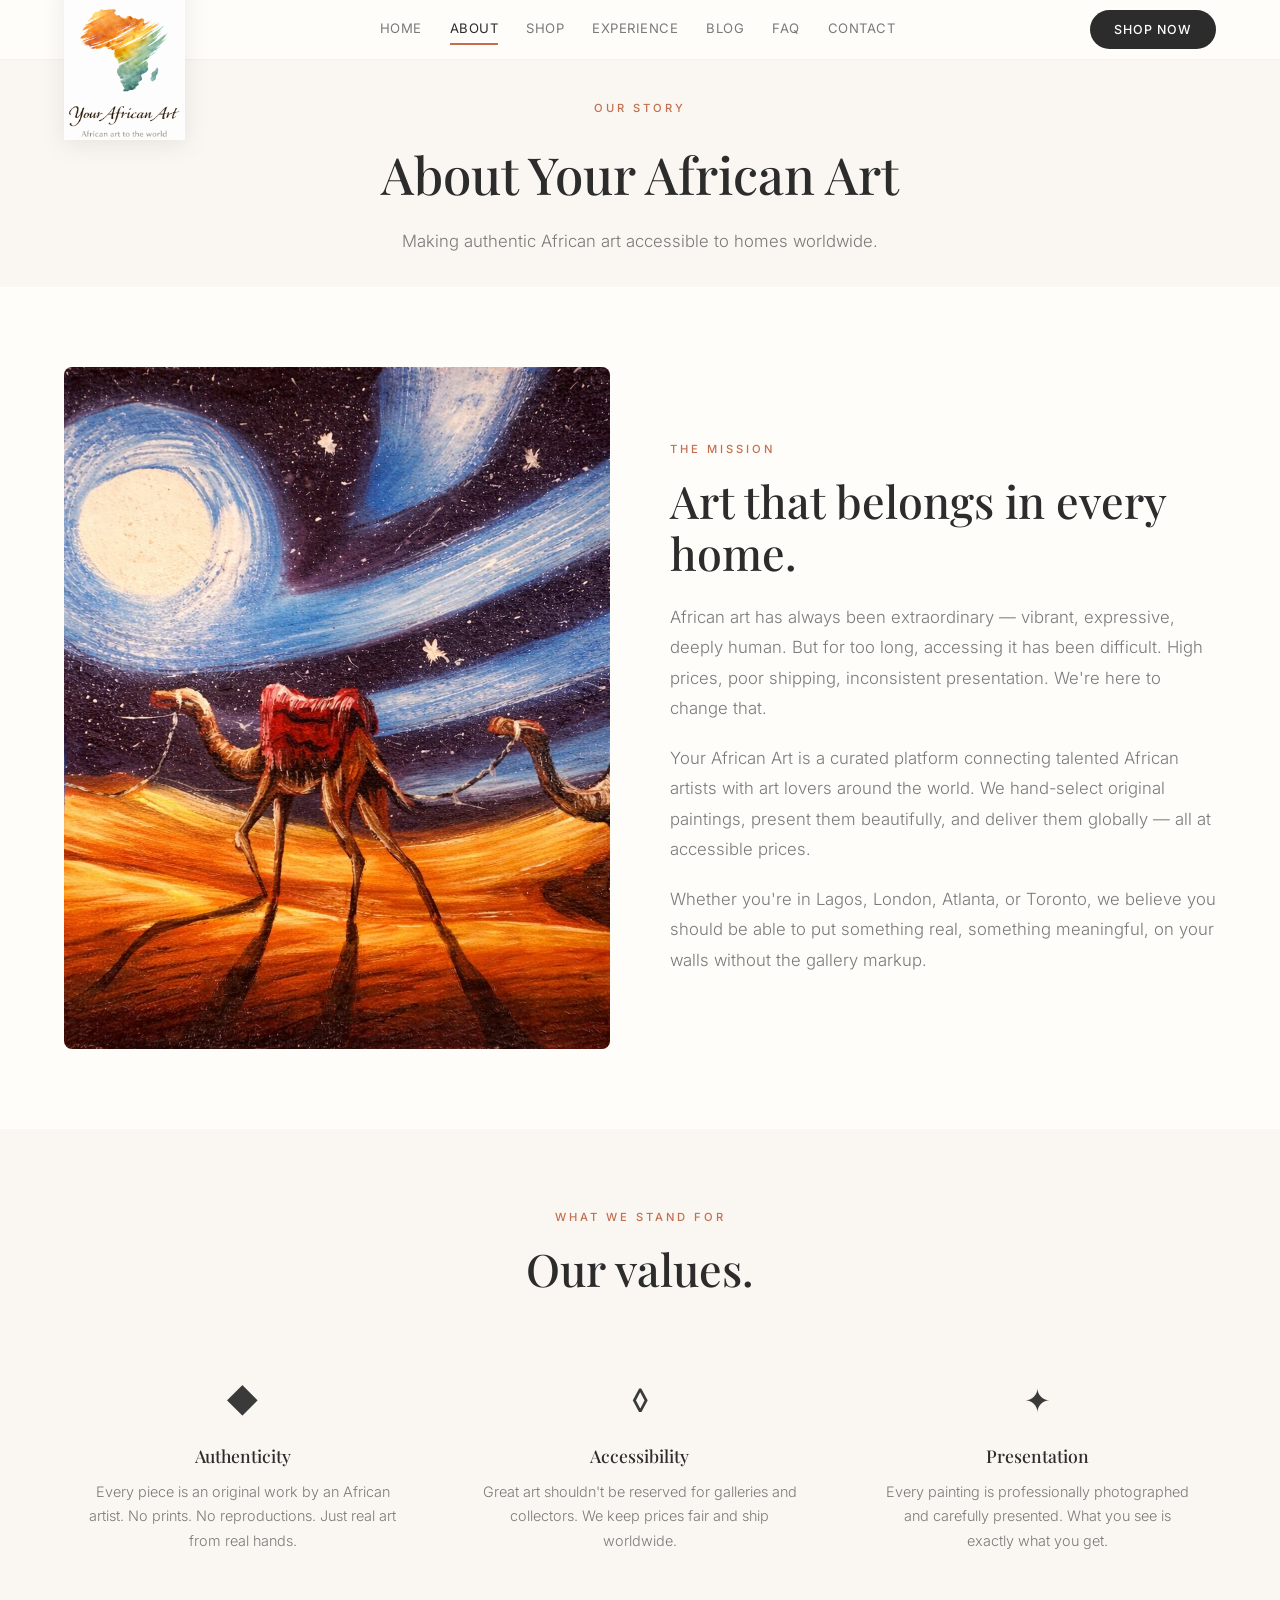
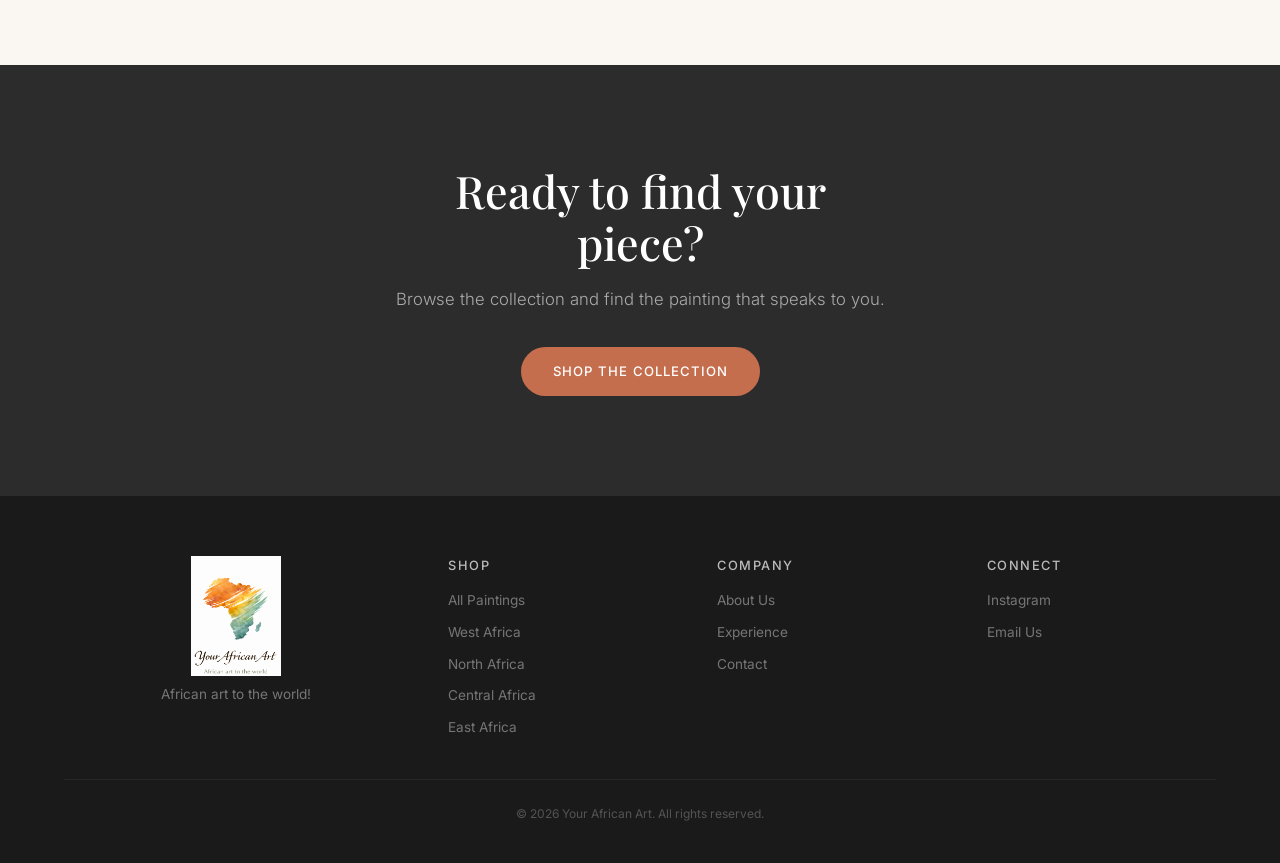
==== about.html @ d3eec7e1 "Add files via upload" ====
<!DOCTYPE html>
<html lang="en">
<head>
<meta charset="UTF-8">
<meta name="viewport" content="width=device-width, initial-scale=1.0">
<title>About | Your African Art</title>
<meta name="description" content="Learn about Your African Art — a curated platform making authentic African art accessible globally.">
<link rel="preconnect" href="https://fonts.googleapis.com">
<link rel="preconnect" href="https://fonts.gstatic.com" crossorigin>
<link href="https://fonts.googleapis.com/css2?family=Inter:wght@300;400;500;600&family=Playfair+Display:wght@400;500;600;700&display=swap" rel="stylesheet">
<link rel="stylesheet" href="style.css">
<link rel="shortcut icon" href="favicon.ico?v=3" type="image/x-icon">
<link rel="icon" type="image/png" href="[data-uri]">
<link rel="icon" type="image/png" sizes="32x32" href="favicon-32.png?v=3">
<link rel="icon" type="image/png" sizes="16x16" href="favicon-16.png?v=3">
<link rel="apple-touch-icon" sizes="180x180" href="apple-touch-icon.png?v=3">
<link rel="mask-icon" href="mask-icon.svg" color="#C46E4E">
<link rel="icon" type="image/png" sizes="192x192" href="favicon-192.png?v=3">
</head>
<body>

<!-- NAV -->
<nav id="mainNav">
  <div class="nav-inner">
    <a href="index.html" class="nav-logo-link"><img src="images/logo.png" alt="Your African Art" class="nav-logo"></a>
    <div class="nav-links">
      <a href="index.html">Home</a>
      <a href="about.html" class="active">About</a>
      <a href="shop.html">Shop</a>
      <a href="experience.html">Experience</a>
      <a href="blog.html">Blog</a>
      <a href="faq.html">FAQ</a>
      <a href="contact.html">Contact</a>
    </div>
    <a href="shop.html" class="nav-cta">Shop Now</a>
    <button class="hamburger" id="hamburger" aria-label="Menu">
      <span></span><span></span><span></span>
    </button>
  </div>
</nav>
<div class="mobile-menu" id="mobileMenu">
  <a href="index.html" onclick="closeMobile()">Home</a>
  <a href="about.html" class="active" onclick="closeMobile()">About</a>
  <a href="shop.html" onclick="closeMobile()">Shop</a>
  <a href="experience.html" onclick="closeMobile()">Experience</a>
  <a href="blog.html" onclick="closeMobile()">Blog</a>
  <a href="faq.html" onclick="closeMobile()">FAQ</a>
  <a href="contact.html" onclick="closeMobile()">Contact</a>
</div>

<!-- HEADER -->
<div class="page-header">
  <span class="section-tag">Our Story</span>
  <h1>About Your African Art</h1>
  <p>Making authentic African art accessible to homes worldwide.</p>
</div>

<!-- STORY -->
<section class="about-story">
  <div class="container">
    <div class="about-grid fade-up">
      <div class="about-img">
        <img src="images/hamid-kadiri-morocco-11.8x15.8.jpg" alt="African art collection" loading="lazy">
      </div>
      <div>
        <span class="section-tag">The Mission</span>
        <h2 class="section-title">Art that belongs in every home.</h2>
        <p class="section-text">African art has always been extraordinary — vibrant, expressive, deeply human. But for too long, accessing it has been difficult. High prices, poor shipping, inconsistent presentation. We're here to change that.</p>
        <p class="section-text" style="margin-top:20px">Your African Art is a curated platform connecting talented African artists with art lovers around the world. We hand-select original paintings, present them beautifully, and deliver them globally — all at accessible prices.</p>
        <p class="section-text" style="margin-top:20px">Whether you're in Lagos, London, Atlanta, or Toronto, we believe you should be able to put something real, something meaningful, on your walls without the gallery markup.</p>
      </div>
    </div>
  </div>
</section>

<!-- VALUES -->
<section class="about-values">
  <div class="container">
    <div style="text-align:center" class="fade-up">
      <span class="section-tag">What We Stand For</span>
      <h2 class="section-title">Our values.</h2>
    </div>
    <div class="values-grid fade-up">
      <div class="value-card">
        <div class="value-icon">&#9670;</div>
        <h3>Authenticity</h3>
        <p>Every piece is an original work by an African artist. No prints. No reproductions. Just real art from real hands.</p>
      </div>
      <div class="value-card">
        <div class="value-icon">&#9674;</div>
        <h3>Accessibility</h3>
        <p>Great art shouldn't be reserved for galleries and collectors. We keep prices fair and ship worldwide.</p>
      </div>
      <div class="value-card">
        <div class="value-icon">&#10022;</div>
        <h3>Presentation</h3>
        <p>Every painting is professionally photographed and carefully presented. What you see is exactly what you get.</p>
      </div>
    </div>
  </div>
</section>

<!-- CTA -->
<section class="email-section">
  <div class="container fade-up">
    <h2 class="section-title">Ready to find your piece?</h2>
    <p class="section-text" style="color:rgba(255,255,255,.6);margin:0 auto 32px;text-align:center">Browse the collection and find the painting that speaks to you.</p>
    <div style="text-align:center">
      <a href="shop.html" class="btn btn-terracotta">Shop the Collection</a>
    </div>
  </div>
</section>

<footer>
  <div class="container">
    <div class="footer-grid">
      <div class="footer-brand">
        <img src="images/logo.png" alt="Your African Art" class="footer-logo-img">
        <p>African art to the world!</p>
      </div>
      <div class="footer-col">
        <h4>Shop</h4>
        <a href="shop.html">All Paintings</a>
        <a href="shop.html#west-africa">West Africa</a>
        <a href="shop.html#north-africa">North Africa</a>
        <a href="shop.html#central-africa">Central Africa</a>
        <a href="shop.html#east-africa">East Africa</a>
      </div>
      <div class="footer-col">
        <h4>Company</h4>
        <a href="about.html">About Us</a>
        <a href="experience.html">Experience</a>
        <a href="contact.html">Contact</a>
      </div>
      <div class="footer-col">
        <h4>Connect</h4>
        <a href="https://instagram.com/yourafricanart" target="_blank">Instagram</a>
        <a href="mailto:hello@yourafricanart.com">Email Us</a>
      </div>
    </div>
    <div class="footer-divider"></div>
    <p class="footer-bottom">&copy; 2026 Your African Art. All rights reserved.</p>
  </div>
</footer>

<script src="shared.js"></script>
</body>
</html>
---- style.css ----
/* ===== RESET & VARS ===== */
*,*::before,*::after{margin:0;padding:0;box-sizing:border-box}
:root{
  --cream:#FAF7F2;--warm-white:#FFFDF9;
  --terracotta:#C46E4E;--terracotta-dark:#A85A3C;
  --brown:#5C3D2E;--brown-light:#8B6F5E;
  --gold-muted:#B8965A;--charcoal:#2C2C2C;
  --text:#3A3A3A;--text-light:#7A7A7A;
  --beige:#EDE8E0;--beige-dark:#D4CCC0;
}
html{scroll-behavior:smooth}
body{font-family:'Inter',sans-serif;color:var(--text);background:var(--warm-white);line-height:1.6;overflow-x:hidden;-webkit-font-smoothing:antialiased}
h1,h2,h3,h4{font-family:'Playfair Display',serif;font-weight:500}
.container{max-width:1200px;margin:0 auto;padding:0 24px}
img{max-width:100%;display:block}

/* ===== NAV ===== */
nav{position:fixed;top:0;left:0;right:0;z-index:100;background:rgba(255,253,249,.97);backdrop-filter:blur(20px);-webkit-backdrop-filter:blur(20px);border-bottom:1px solid rgba(0,0,0,.05);transition:transform .3s;height:60px;overflow:visible}
nav.hidden{transform:translateY(-100%)}
.nav-inner{max-width:1200px;margin:0 auto;padding:0 24px;display:flex;align-items:center;gap:40px;height:100%}
.nav-logo-link{flex-shrink:0;position:relative;z-index:101;pointer-events:auto}
.nav-logo{height:160px;position:relative;top:30px;filter:drop-shadow(0 4px 12px rgba(0,0,0,.08))}
.nav-links{display:flex;gap:28px;align-items:center;flex:1;justify-content:center}
.nav-links a{text-decoration:none;color:var(--text-light);font-size:.82rem;font-weight:400;letter-spacing:.5px;text-transform:uppercase;transition:color .2s;padding:4px 0;border-bottom:2px solid transparent}
.nav-links a:hover,.nav-links a.active{color:var(--charcoal);border-bottom-color:var(--terracotta)}
.nav-cta{flex-shrink:0;background:var(--charcoal);color:#fff;padding:10px 24px;border-radius:100px;font-size:.78rem;letter-spacing:1px;text-transform:uppercase;text-decoration:none;transition:.3s;font-family:'Inter',sans-serif;font-weight:500}
.nav-cta:hover{background:var(--terracotta)}
.hamburger{display:none;background:none;border:none;cursor:pointer;width:28px;height:20px;position:relative}
.hamburger span{display:block;width:100%;height:2px;background:var(--charcoal);position:absolute;left:0;transition:.3s}
.hamburger span:nth-child(1){top:0}
.hamburger span:nth-child(2){top:9px}
.hamburger span:nth-child(3){top:18px}
.hamburger.active span:nth-child(1){top:9px;transform:rotate(45deg)}
.hamburger.active span:nth-child(2){opacity:0}
.hamburger.active span:nth-child(3){top:9px;transform:rotate(-45deg)}
.mobile-menu{display:none;position:fixed;top:60px;left:0;right:0;bottom:0;background:rgba(255,253,249,.98);backdrop-filter:blur(20px);z-index:99;flex-direction:column;align-items:center;justify-content:center;gap:32px}
.mobile-menu.active{display:flex}
.mobile-menu a{text-decoration:none;color:var(--charcoal);font-size:1.1rem;letter-spacing:2px;text-transform:uppercase}
.mobile-menu a.active{color:var(--terracotta)}

/* ===== BUTTONS ===== */
.btn{display:inline-flex;align-items:center;gap:8px;padding:14px 32px;border-radius:100px;font-size:.82rem;font-weight:500;letter-spacing:1px;text-transform:uppercase;text-decoration:none;cursor:pointer;transition:.3s;border:none;font-family:'Inter',sans-serif}
.btn-primary{background:var(--charcoal);color:#fff}
.btn-primary:hover{background:var(--terracotta);transform:translateY(-2px)}
.btn-outline{background:transparent;color:var(--charcoal);border:1.5px solid var(--charcoal)}
.btn-outline:hover{background:var(--charcoal);color:#fff}
.btn-outline-light{background:transparent;color:#fff;border:1.5px solid rgba(255,255,255,.3)}
.btn-outline-light:hover{background:rgba(255,255,255,.1);border-color:rgba(255,255,255,.5)}
.btn-terracotta{background:var(--terracotta);color:#fff}
.btn-terracotta:hover{background:var(--terracotta-dark);transform:translateY(-2px)}
.btn-small{padding:10px 20px;font-size:.75rem}

/* ===== SECTION HELPERS ===== */
.section-tag{font-size:.7rem;letter-spacing:3px;text-transform:uppercase;color:var(--terracotta);margin-bottom:16px;font-weight:500;display:block}
.section-title{font-size:clamp(2rem,3.5vw,3rem);color:var(--charcoal);line-height:1.15;margin-bottom:24px}
.section-text{font-size:1.05rem;color:var(--text-light);line-height:1.8;max-width:600px;font-weight:300}
.section-header{display:flex;align-items:flex-end;justify-content:space-between;margin-bottom:48px;flex-wrap:wrap;gap:16px}
.section-header .section-title{margin-bottom:0}
.section-link{color:var(--terracotta);text-decoration:none;font-size:.85rem;font-weight:500;letter-spacing:.5px;transition:color .2s}
.section-link:hover{color:var(--terracotta-dark)}

/* ===== HERO ===== */
.hero{min-height:100vh;display:flex;align-items:center;background:var(--cream);padding-top:80px;position:relative;overflow:hidden}
.hero-content{display:grid;grid-template-columns:1fr 1fr;gap:60px;align-items:center;width:100%;max-width:1200px;margin:0 auto;padding:0 24px}
.hero-text{z-index:2}
.hero-tag{display:inline-block;font-size:.75rem;letter-spacing:3px;text-transform:uppercase;color:var(--terracotta);margin-bottom:24px;font-weight:500}
.hero-title{font-size:clamp(2.8rem,5vw,4.5rem);line-height:1.08;color:var(--charcoal);margin-bottom:24px}
.hero-sub{font-size:1.1rem;color:var(--text-light);line-height:1.7;max-width:440px;margin-bottom:40px;font-weight:300}
.hero-actions{display:flex;gap:16px;flex-wrap:wrap}
.hero-image{position:relative;display:flex;align-items:center;justify-content:center}
.hero-frame{position:relative;max-width:420px;width:100%;height:520px;display:flex;align-items:center;justify-content:center;overflow:visible}
.hero-frame img{max-width:100%;max-height:100%;width:auto;height:auto;object-fit:contain;transition:opacity .4s ease;padding:14px;background:#fff;box-shadow:0 20px 60px rgba(0,0,0,.12)}
.scroll-hint{position:absolute;bottom:32px;left:50%;transform:translateX(-50%);display:flex;flex-direction:column;align-items:center;gap:6px}
.scroll-hint span{font-size:.6rem;letter-spacing:3px;text-transform:uppercase;color:var(--text-light);opacity:.4}
.scroll-line{width:1px;height:32px;background:var(--text-light);opacity:.3;animation:pulse 2s infinite}
@keyframes pulse{0%,100%{opacity:.15;transform:scaleY(.5)}50%{opacity:.5;transform:scaleY(1)}}

/* ===== PRODUCT GRID ===== */
.product-grid{display:grid;grid-template-columns:repeat(auto-fill,minmax(260px,1fr));gap:24px}
.product-card{text-decoration:none;color:inherit;display:block;transition:transform .3s}
.product-card:hover{transform:translateY(-4px)}
.product-img{overflow:hidden;border-radius:6px;background:var(--beige)}
.product-img img{width:100%;height:auto;object-fit:contain;transition:transform .5s}
.product-card:hover .product-img img{transform:scale(1.04)}
.product-info{padding:14px 4px 0}
.product-info h3{font-size:1rem;font-weight:500;margin-bottom:2px;font-family:'Playfair Display',serif}
.product-origin{font-size:.75rem;color:var(--text-light);letter-spacing:1px;text-transform:uppercase}
.product-price{font-size:1rem;font-weight:600;color:var(--charcoal);margin-top:6px;font-family:'Inter',sans-serif}

/* ===== FEATURED ===== */
.featured{padding:100px 0;background:var(--warm-white)}

/* ===== HOW SECTION ===== */
.how-section{padding:100px 0;background:var(--cream)}
.steps-grid{display:grid;grid-template-columns:repeat(3,1fr);gap:48px;margin-top:48px}
.step{text-align:center;padding:32px 20px}
.step-num{display:inline-flex;align-items:center;justify-content:center;width:52px;height:52px;border-radius:50%;background:var(--warm-white);border:1.5px solid var(--beige-dark);font-family:'Playfair Display',serif;font-size:1.2rem;color:var(--terracotta);margin-bottom:20px}
.step h3{font-size:1.2rem;color:var(--charcoal);margin-bottom:10px}
.step p{font-size:.9rem;color:var(--text-light);line-height:1.7;font-weight:300}

/* ===== EXPERIENCE TEASER ===== */
.experience-teaser{padding:100px 0;background:var(--warm-white)}
.teaser-grid{display:grid;grid-template-columns:1.2fr 1fr;gap:60px;align-items:center}
.teaser-room{position:relative;border-radius:8px;overflow:hidden;box-shadow:0 20px 60px rgba(0,0,0,.15)}
.teaser-room-photo{width:100%;display:block}
.teaser-frame{position:absolute;top:3%;left:34%;width:32%;z-index:2;box-shadow:0 4px 20px rgba(0,0,0,.4)}
.teaser-frame::before{content:'';position:absolute;inset:-6px;border:3px solid #8B7355;box-shadow:inset 0 0 0 1px rgba(255,255,255,.15),inset 0 0 0 4px #6B5A3E,inset 0 0 0 5px rgba(255,255,255,.1),0 0 0 1px rgba(0,0,0,.3);pointer-events:none;z-index:3}
.teaser-frame img{width:100%;height:auto;object-fit:contain;display:block}

/* ===== EMAIL ===== */
.email-section{background:var(--charcoal);text-align:center;padding:100px 0}
.email-section .section-title{color:#fff;max-width:500px;margin:0 auto 16px}
.email-section .section-text{color:rgba(255,255,255,.6);margin:0 auto 40px;text-align:center}
.email-form{display:flex;gap:12px;max-width:480px;margin:0 auto}
.email-form input{flex:1;padding:16px 24px;background:rgba(255,255,255,.08);border:1px solid rgba(255,255,255,.15);border-radius:100px;color:#fff;font-size:.9rem;font-family:'Inter',sans-serif;outline:none;transition:.3s}
.email-form input::placeholder{color:rgba(255,255,255,.35)}
.email-form input:focus{border-color:var(--terracotta)}
.email-form button{padding:16px 32px;background:var(--terracotta);color:#fff;border:none;border-radius:100px;font-size:.8rem;letter-spacing:1.5px;text-transform:uppercase;cursor:pointer;font-family:'Inter',sans-serif;font-weight:500;transition:.3s;white-space:nowrap}
.email-form button:hover{background:var(--terracotta-dark);transform:translateY(-2px)}
.email-success{display:none;color:var(--gold-muted);font-size:.95rem;margin-top:16px}
.email-success.show{display:block}

/* ===== FOOTER ===== */
footer{background:#1a1a1a;padding:60px 0 40px}
.footer-grid{display:grid;grid-template-columns:1.5fr 1fr 1fr 1fr;gap:40px}
.footer-brand{text-align:center}
.footer-brand p{color:rgba(255,255,255,.4);font-size:.85rem;margin-top:8px}
.footer-logo-img{height:120px;margin:0 auto}
.footer-col{display:flex;flex-direction:column;gap:10px}
.footer-col h4{color:rgba(255,255,255,.7);font-size:.8rem;letter-spacing:1.5px;text-transform:uppercase;margin-bottom:4px;font-family:'Inter',sans-serif;font-weight:500}
.footer-col a{color:rgba(255,255,255,.4);text-decoration:none;font-size:.85rem;transition:color .2s}
.footer-col a:hover{color:#fff}
.footer-divider{width:100%;height:1px;background:rgba(255,255,255,.06);margin:40px 0 24px}
.footer-bottom{text-align:center;color:rgba(255,255,255,.25);font-size:.75rem}

/* ===== ANIMATIONS ===== */
.fade-up{opacity:0;transform:translateY(30px);transition:opacity .8s,transform .8s}
.fade-up.visible{opacity:1;transform:translateY(0)}

/* ===== PAGE HEADERS (for inner pages) ===== */
.page-header{padding:100px 0 32px;background:var(--cream);text-align:center}
.page-header h1{font-size:clamp(2.4rem,4vw,3.5rem);color:var(--charcoal);margin-bottom:12px}
.page-header p{color:var(--text-light);font-size:1.05rem;font-weight:300;max-width:500px;margin:0 auto}

/* ===== SHOP PAGE ===== */
.shop-filters{padding:14px 0;background:var(--warm-white);position:sticky;top:60px;z-index:50;border-bottom:1px solid rgba(0,0,0,.08);box-shadow:0 2px 8px rgba(0,0,0,.04)}
.filter-row{display:flex;gap:8px;flex-wrap:wrap;justify-content:center;padding-left:120px}
.filter-btn{padding:8px 20px;border-radius:100px;background:transparent;border:1px solid var(--beige-dark);color:var(--text-light);font-size:.75rem;letter-spacing:1px;text-transform:uppercase;cursor:pointer;font-family:'Inter',sans-serif;transition:.3s}
.filter-btn:hover,.filter-btn.active{background:var(--charcoal);color:#fff;border-color:var(--charcoal)}
.shop-grid{padding:48px 0 100px;background:var(--warm-white)}
.shop-product-grid{display:grid;grid-template-columns:repeat(auto-fill,minmax(280px,1fr));gap:32px}

/* Shop card with buy button */
.shop-card{background:#fff;border-radius:8px;overflow:hidden;transition:transform .3s,box-shadow .3s;border:1px solid rgba(0,0,0,.04)}
.shop-card:hover{transform:translateY(-4px);box-shadow:0 12px 40px rgba(0,0,0,.08)}
.shop-card-img{overflow:hidden}
.shop-card-img img{width:100%;height:auto;object-fit:contain;transition:transform .5s}
.shop-card:hover .shop-card-img img{transform:scale(1.03)}
.shop-card-body{padding:20px}
.shop-card-body h3{font-size:1.05rem;margin-bottom:2px}
.shop-card-origin{font-size:.72rem;color:var(--text-light);letter-spacing:1px;text-transform:uppercase}
.shop-card-medium{font-size:.68rem;color:var(--text-light);letter-spacing:.5px;font-style:italic;margin-top:2px}
.shop-card-row{display:flex;align-items:center;justify-content:space-between;margin-top:14px}
.shop-card-price{font-size:1.15rem;font-weight:600;color:var(--charcoal);font-family:'Inter',sans-serif}
.buy-btn{padding:10px 22px;background:var(--terracotta);color:#fff;border:none;border-radius:100px;font-size:.72rem;letter-spacing:1px;text-transform:uppercase;cursor:pointer;font-family:'Inter',sans-serif;font-weight:500;transition:.3s;animation:shopPulse 2s ease-in-out infinite}
.buy-btn:hover{background:var(--terracotta-dark);transform:translateY(-1px);animation:none}
@keyframes shopPulse{0%,100%{box-shadow:0 0 0 0 rgba(196,110,78,.45);transform:scale(1)}50%{box-shadow:0 0 0 8px rgba(196,110,78,0);transform:scale(1.06)}}

/* ===== EXPERIENCE PAGE ===== */
.experience-hero{min-height:auto;display:flex;flex-direction:column;justify-content:center;align-items:center;background:var(--cream);padding:100px 24px 40px;position:relative}
.experience-hero::before{content:'';position:absolute;inset:0;background:radial-gradient(ellipse at 50% 30%,rgba(196,110,78,.04),transparent 70%);pointer-events:none}
.experience-hero h1{color:var(--charcoal);text-align:center;margin-bottom:6px;font-size:clamp(1.6rem,3vw,2.4rem)}
.experience-hero>p{color:var(--text-light);text-align:center;font-size:.9rem;font-weight:300;margin-bottom:20px}
.country-tabs{display:flex;justify-content:center;gap:6px;flex-wrap:wrap;margin-bottom:20px}
.country-tab{padding:7px 16px;border-radius:100px;background:var(--beige);color:var(--text-light);border:1px solid var(--beige-dark);cursor:pointer;font-size:.65rem;letter-spacing:1.2px;text-transform:uppercase;font-family:'Inter',sans-serif;transition:.3s}
.country-tab:hover{background:var(--beige-dark);color:var(--charcoal)}
.country-tab.active{background:var(--terracotta);color:#fff;border-color:var(--terracotta)}

/* Room stage with photo backgrounds */
.room-stage{width:100%;max-width:560px;position:relative}
.room-box{position:relative;width:100%;border-radius:8px;overflow:hidden;box-shadow:0 20px 60px rgba(0,0,0,.15)}

/* Room photo fills the box */
.room-photo{width:100%;display:block;transition:opacity .4s}

/* Painting overlay — positioned absolutely over the frame area in each photo */
.painting-overlay{position:absolute;z-index:5;overflow:visible;transition:top .5s,left .5s,width .5s,height .5s;box-shadow:0 6px 24px rgba(0,0,0,.4),0 2px 8px rgba(0,0,0,.2)}
.painting-overlay::before{content:'';position:absolute;inset:-8px;border:3px solid #8B7355;border-radius:2px;box-shadow:inset 0 0 0 1px rgba(255,255,255,.15),inset 0 0 0 4px #6B5A3E,inset 0 0 0 5px rgba(255,255,255,.1),0 0 0 1px rgba(0,0,0,.3);pointer-events:none;z-index:6}
.painting-overlay::after{content:'';position:absolute;inset:-3px;border:1px solid rgba(184,150,90,.4);pointer-events:none;z-index:7}
.painting-overlay .painting-img{width:100%;height:100%;object-fit:contain;display:block;transition:opacity .35s;position:relative;z-index:1}
.painting-overlay .painting-img.fading{opacity:0}
.painting-overlay.coming-soon{display:flex;align-items:center;justify-content:center;background:rgba(0,0,0,.3);backdrop-filter:blur(4px)}

/* Room label pill */
.room-pill{position:absolute;top:10px;left:10px;z-index:10;background:rgba(0,0,0,.4);backdrop-filter:blur(10px);color:#fff;padding:5px 12px;border-radius:100px;font-size:.58rem;letter-spacing:1.5px;text-transform:uppercase;display:flex;align-items:center;gap:6px}
.room-pill-dot{width:5px;height:5px;border-radius:50%;background:var(--terracotta)}

/* Navigation arrows */
.arrow{position:absolute;top:50%;transform:translateY(-50%);z-index:10;width:36px;height:36px;border-radius:50%;background:rgba(0,0,0,.3);backdrop-filter:blur(8px);border:1px solid rgba(255,255,255,.12);color:#fff;font-size:1rem;cursor:pointer;display:flex;align-items:center;justify-content:center;transition:.3s}
.arrow:hover{background:rgba(255,255,255,.2);transform:translateY(-50%) scale(1.1)}
.arrow-l{left:10px}.arrow-r{right:10px}

/* Info bar below the room */
.room-info-bar{padding:12px 0 0}
.painting-info-row{display:flex;align-items:center;justify-content:space-between;margin-bottom:10px}
.painting-name{color:var(--charcoal);font-family:'Playfair Display',serif;font-size:.95rem}
.painting-country-label{color:var(--text-light);font-size:.62rem;letter-spacing:1.5px;text-transform:uppercase;margin-top:2px}
.painting-counter{color:var(--brown-light);font-size:.68rem;letter-spacing:1.5px}

/* Room buy button — top-right pill matching room-pill */
.room-buy-btn{position:absolute;top:10px;right:10px;z-index:10;background:rgba(34,120,60,.85);backdrop-filter:blur(10px);color:#fff;padding:6px 14px;border-radius:100px;font-size:.6rem;letter-spacing:1.2px;text-transform:uppercase;cursor:pointer;font-family:'Inter',sans-serif;font-weight:500;transition:.3s;border:none;animation:buyPulse 2s ease-in-out infinite}
.room-buy-btn:hover{background:rgba(34,120,60,1);transform:scale(1.05);animation:none}
@keyframes buyPulse{0%,100%{box-shadow:0 0 0 0 rgba(34,120,60,.5);transform:scale(1)}50%{box-shadow:0 0 0 10px rgba(34,120,60,0);transform:scale(1.06)}}

/* ===== ABOUT PAGE ===== */
.about-story{padding:80px 0;background:var(--warm-white)}
.about-grid{display:grid;grid-template-columns:1fr 1fr;gap:60px;align-items:center}
.about-img{border-radius:8px;overflow:hidden;aspect-ratio:4/5}
.about-img img{width:100%;height:100%;object-fit:cover}
.about-values{padding:80px 0;background:var(--cream)}
.values-grid{display:grid;grid-template-columns:repeat(3,1fr);gap:40px;margin-top:48px}
.value-card{text-align:center;padding:32px 20px}
.value-icon{font-size:2rem;margin-bottom:16px}
.value-card h3{font-size:1.1rem;margin-bottom:10px;color:var(--charcoal)}
.value-card p{font-size:.9rem;color:var(--text-light);line-height:1.7;font-weight:300}

/* ===== CONTACT PAGE ===== */
.contact-section{padding:80px 0;background:var(--warm-white)}
.contact-grid{display:grid;grid-template-columns:1fr 1fr;gap:60px;max-width:900px;margin:0 auto}
.contact-info h3{font-size:1.3rem;margin-bottom:20px;color:var(--charcoal)}
.contact-info p{color:var(--text-light);font-size:.95rem;line-height:1.8;margin-bottom:24px;font-weight:300}
.contact-detail{display:flex;align-items:center;gap:12px;margin-bottom:16px;color:var(--text);font-size:.9rem}
.contact-detail svg{flex-shrink:0;color:var(--terracotta)}
.contact-form{display:flex;flex-direction:column;gap:16px}
.contact-form input,.contact-form textarea{padding:14px 20px;border:1px solid var(--beige-dark);border-radius:8px;font-size:.9rem;font-family:'Inter',sans-serif;color:var(--text);background:var(--warm-white);outline:none;transition:border-color .3s;resize:vertical}
.contact-form input:focus,.contact-form textarea:focus{border-color:var(--terracotta)}
.contact-form textarea{min-height:140px}

/* ===== BLOG PAGE (Instagram Feed) ===== */
.blog-feed-section{padding:60px 0 100px;background:var(--warm-white)}
.ig-profile{margin-bottom:48px}
.ig-profile-inner{display:flex;align-items:center;gap:28px;padding:32px;background:#fff;border-radius:12px;border:1px solid rgba(0,0,0,.05);box-shadow:0 2px 12px rgba(0,0,0,.04)}
.ig-avatar{width:80px;height:80px;border-radius:50%;overflow:hidden;flex-shrink:0;border:2px solid var(--terracotta);padding:3px;background:#fff}
.ig-avatar img{width:100%;height:100%;object-fit:contain;border-radius:50%}
.ig-profile-info h2{font-size:1.2rem;color:var(--charcoal);margin-bottom:6px;font-family:'Inter',sans-serif;font-weight:600}
.ig-profile-info p{font-size:.88rem;color:var(--text-light);line-height:1.6;margin-bottom:14px;font-weight:300}
.ig-follow-btn{display:inline-flex;align-items:center;gap:8px}
.ig-grid{display:grid;grid-template-columns:repeat(3,1fr);gap:4px;margin-bottom:48px}
.ig-post{text-decoration:none;color:inherit;display:block;overflow:hidden}
.ig-post-img{position:relative;aspect-ratio:1;overflow:hidden}
.ig-post-img img{width:100%;height:100%;object-fit:cover;transition:transform .4s}
.ig-post:hover .ig-post-img img{transform:scale(1.05)}
.ig-post-overlay{position:absolute;inset:0;background:rgba(0,0,0,.4);display:flex;align-items:center;justify-content:center;opacity:0;transition:opacity .3s}
.ig-post:hover .ig-post-overlay{opacity:1}
.ig-post-likes{color:#fff;font-size:.85rem;display:flex;align-items:center;gap:6px;font-weight:500}
.ig-post-caption{padding:10px 4px;font-size:.78rem;color:var(--text-light);line-height:1.5;display:-webkit-box;-webkit-line-clamp:2;-webkit-box-orient:vertical;overflow:hidden}
.ig-cta{text-align:center;padding-top:8px}
.ig-cta p{font-size:.85rem;color:var(--text-light);margin-bottom:16px}

/* ===== FAQ PAGE ===== */
.faq-section{padding:60px 0 100px;background:var(--warm-white)}
.faq-list{max-width:760px;margin:0 auto 60px}
.faq-category{margin-top:40px;margin-bottom:16px}
.faq-category:first-child{margin-top:0}
.faq-category h2{font-size:1.2rem;color:var(--terracotta);letter-spacing:.5px}
.faq-item{border-bottom:1px solid var(--beige-dark);overflow:hidden}
.faq-question{width:100%;padding:20px 0;background:none;border:none;cursor:pointer;display:flex;align-items:center;justify-content:space-between;gap:16px;text-align:left;font-family:'Inter',sans-serif;font-size:.95rem;color:var(--charcoal);font-weight:500;transition:color .2s}
.faq-question:hover{color:var(--terracotta)}
.faq-chevron{flex-shrink:0;transition:transform .3s;color:var(--text-light)}
.faq-item.open .faq-chevron{transform:rotate(180deg);color:var(--terracotta)}
.faq-answer{max-height:0;overflow:hidden;transition:max-height .4s ease,padding .3s}
.faq-item.open .faq-answer{max-height:300px;padding-bottom:20px}
.faq-answer p{font-size:.9rem;color:var(--text-light);line-height:1.8;font-weight:300}
.faq-answer a{color:var(--terracotta);text-decoration:none;font-weight:500}
.faq-answer a:hover{text-decoration:underline}
.faq-footer{text-align:center;max-width:500px;margin:0 auto;padding:48px 0 0;border-top:1px solid var(--beige-dark)}
.faq-footer h2{font-size:1.6rem;color:var(--charcoal);margin-bottom:12px}
.faq-footer p{color:var(--text-light);font-size:.95rem;margin-bottom:24px;font-weight:300}

/* ===== RESPONSIVE ===== */
@media(max-width:768px){
  .nav-links,.nav-cta{display:none}
  .hamburger{display:block}
  .nav-logo{height:120px;top:20px}
  .hero-content{grid-template-columns:1fr;gap:40px;text-align:center;padding-top:40px}
  .hero-sub{margin:0 auto 40px}
  .hero-actions{justify-content:center}
  .hero-frame{max-width:320px;height:400px;margin:0 auto}
  .hero-image{order:-1}
  .steps-grid{grid-template-columns:1fr;gap:16px}
  .teaser-grid{grid-template-columns:1fr;gap:40px}
  .teaser-visual{order:-1}
  .about-grid{grid-template-columns:1fr;gap:40px}
  .values-grid{grid-template-columns:1fr;gap:16px}
  .contact-grid{grid-template-columns:1fr;gap:40px}
  .footer-grid{grid-template-columns:1fr 1fr;gap:32px}
  .email-form{flex-direction:column}
  .email-form button{width:100%}
  .arrow{width:40px;height:40px;font-size:1.1rem}
  .arrow-l{left:6px}.arrow-r{right:6px}
  .painting-info-row{flex-direction:column;text-align:center;gap:8px}
  .room-buy-btn{padding:7px 14px;font-size:.62rem;top:10px;right:10px}
  .product-grid{grid-template-columns:repeat(2,1fr);gap:16px}
  .shop-product-grid{grid-template-columns:repeat(2,1fr);gap:16px}
  .ig-profile-inner{flex-direction:column;text-align:center;gap:16px}
  .ig-grid{grid-template-columns:repeat(2,1fr)}
  .ig-post-caption{display:none}
}
@media(max-width:480px){
  .nav-logo{height:100px;top:16px}
  .country-tab{padding:7px 14px;font-size:.65rem}
  .product-grid{grid-template-columns:1fr 1fr;gap:12px}
  .shop-product-grid{grid-template-columns:1fr;gap:20px}
  .footer-grid{grid-template-columns:1fr;gap:28px}
}
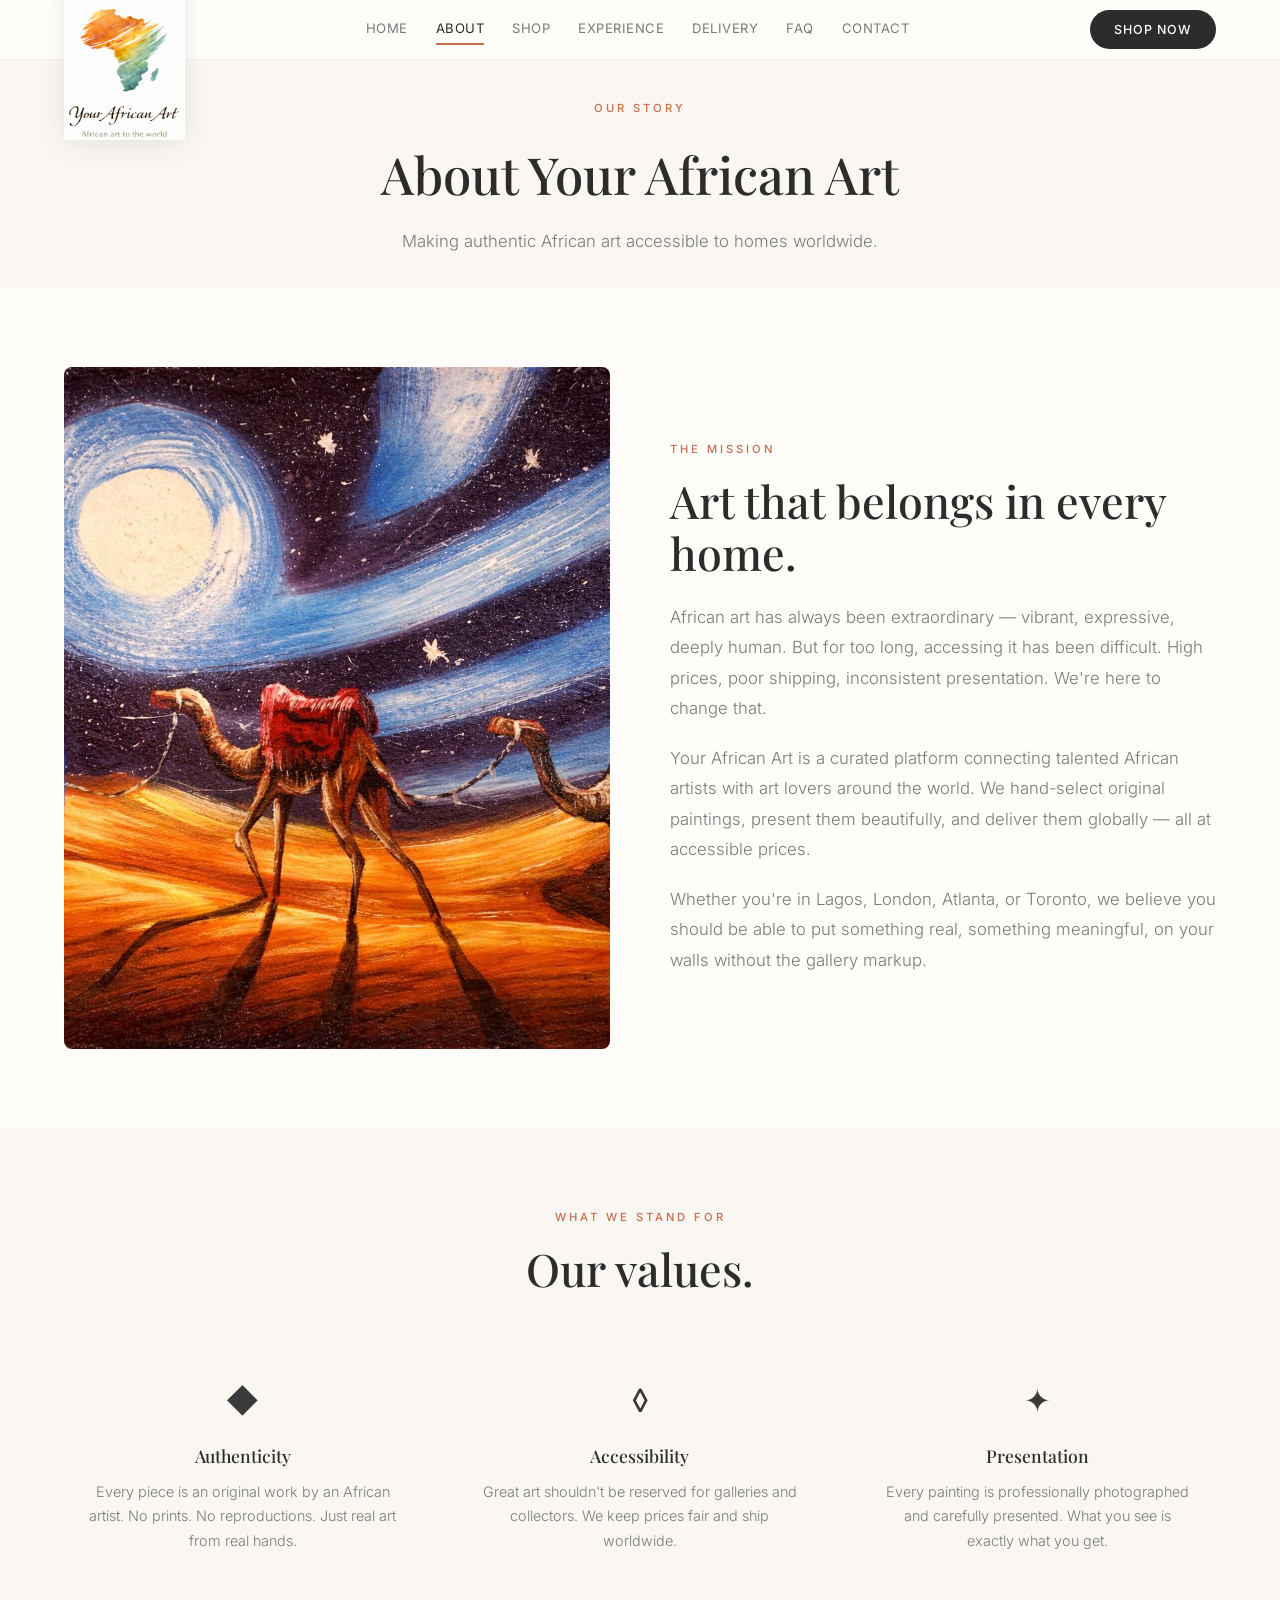
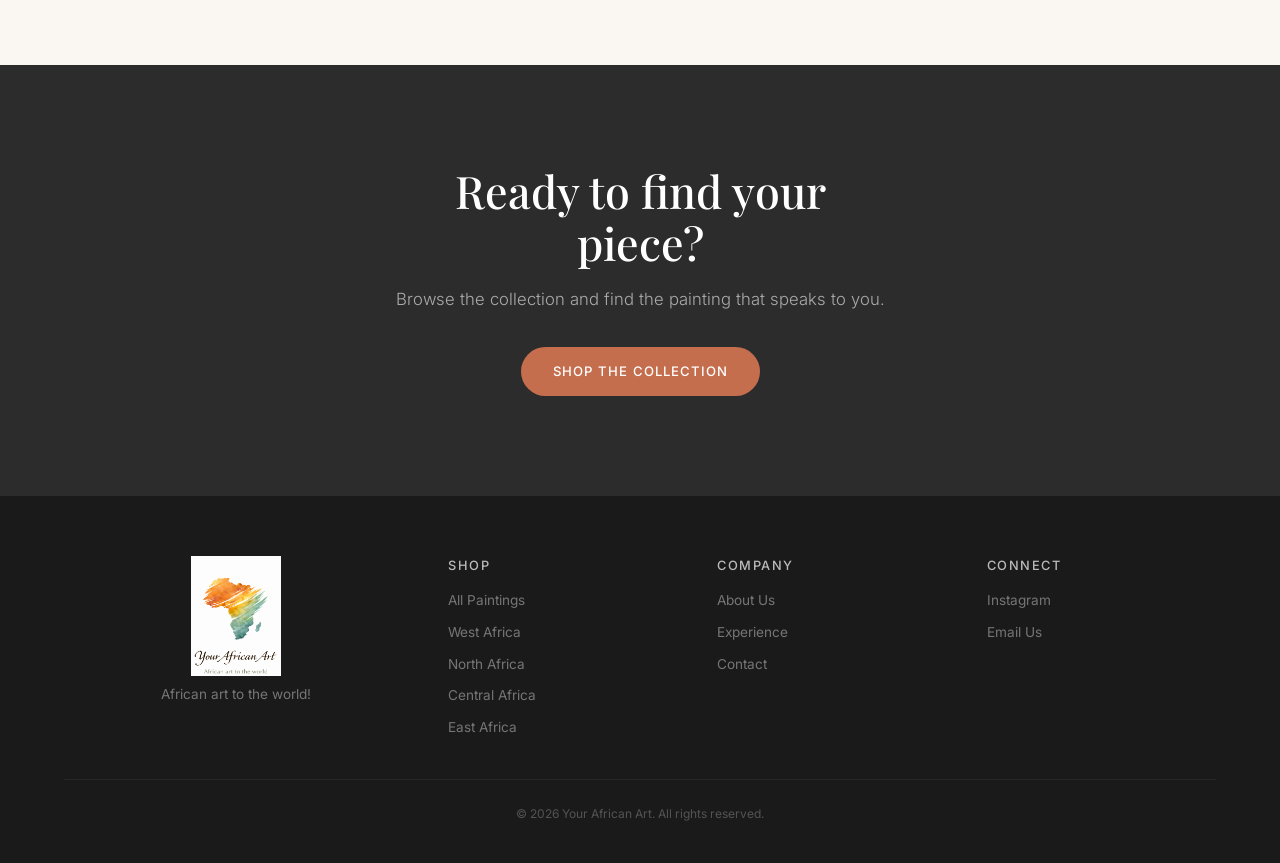
==== commit 2bfac9f7: "Add files via upload" ====
--- a/about.html
+++ b/about.html
@@ -28,7 +28,7 @@
       <a href="about.html" class="active">About</a>
       <a href="shop.html">Shop</a>
       <a href="experience.html">Experience</a>
-      <a href="blog.html">Blog</a>
+      <a href="delivery.html">Delivery</a>
       <a href="faq.html">FAQ</a>
       <a href="contact.html">Contact</a>
     </div>
@@ -43,7 +43,7 @@
   <a href="about.html" class="active" onclick="closeMobile()">About</a>
   <a href="shop.html" onclick="closeMobile()">Shop</a>
   <a href="experience.html" onclick="closeMobile()">Experience</a>
-  <a href="blog.html" onclick="closeMobile()">Blog</a>
+  <a href="delivery.html" onclick="closeMobile()">Delivery</a>
   <a href="faq.html" onclick="closeMobile()">FAQ</a>
   <a href="contact.html" onclick="closeMobile()">Contact</a>
 </div>
--- a/style.css
+++ b/style.css
@@ -177,8 +177,9 @@
 .country-tab.active{background:var(--terracotta);color:#fff;border-color:var(--terracotta)}
 
 /* Room stage with photo backgrounds */
-.room-stage{width:100%;max-width:560px;position:relative}
-.room-box{position:relative;width:100%;border-radius:8px;overflow:hidden;box-shadow:0 20px 60px rgba(0,0,0,.15)}
+.room-stage{width:100%;max-width:700px;position:relative}
+.room-stage-row{display:flex;align-items:center;gap:12px}
+.room-box{position:relative;flex:1;min-width:0;border-radius:8px;overflow:hidden;box-shadow:0 20px 60px rgba(0,0,0,.15)}
 
 /* Room photo fills the box */
 .room-photo{width:100%;display:block;transition:opacity .4s}
@@ -191,14 +192,11 @@
 .painting-overlay .painting-img.fading{opacity:0}
 .painting-overlay.coming-soon{display:flex;align-items:center;justify-content:center;background:rgba(0,0,0,.3);backdrop-filter:blur(4px)}
 
-/* Room label pill */
-.room-pill{position:absolute;top:10px;left:10px;z-index:10;background:rgba(0,0,0,.4);backdrop-filter:blur(10px);color:#fff;padding:5px 12px;border-radius:100px;font-size:.58rem;letter-spacing:1.5px;text-transform:uppercase;display:flex;align-items:center;gap:6px}
-.room-pill-dot{width:5px;height:5px;border-radius:50%;background:var(--terracotta)}
-
-/* Navigation arrows */
-.arrow{position:absolute;top:50%;transform:translateY(-50%);z-index:10;width:36px;height:36px;border-radius:50%;background:rgba(0,0,0,.3);backdrop-filter:blur(8px);border:1px solid rgba(255,255,255,.12);color:#fff;font-size:1rem;cursor:pointer;display:flex;align-items:center;justify-content:center;transition:.3s}
-.arrow:hover{background:rgba(255,255,255,.2);transform:translateY(-50%) scale(1.1)}
-.arrow-l{left:10px}.arrow-r{right:10px}
+/* Room label pill — removed, region shown in tabs */
+
+/* Navigation arrows — outside the room image */
+.arrow{flex-shrink:0;z-index:10;width:36px;height:36px;border-radius:50%;background:var(--beige);border:1px solid var(--beige-dark);color:var(--text-light);font-size:1.1rem;cursor:pointer;display:flex;align-items:center;justify-content:center;transition:.3s}
+.arrow:hover{background:var(--terracotta);color:#fff;border-color:var(--terracotta);transform:scale(1.1)}
 
 /* Info bar below the room */
 .room-info-bar{padding:12px 0 0}
@@ -207,10 +205,19 @@
 .painting-country-label{color:var(--text-light);font-size:.62rem;letter-spacing:1.5px;text-transform:uppercase;margin-top:2px}
 .painting-counter{color:var(--brown-light);font-size:.68rem;letter-spacing:1.5px}
 
-/* Room buy button — top-right pill matching room-pill */
-.room-buy-btn{position:absolute;top:10px;right:10px;z-index:10;background:rgba(34,120,60,.85);backdrop-filter:blur(10px);color:#fff;padding:6px 14px;border-radius:100px;font-size:.6rem;letter-spacing:1.2px;text-transform:uppercase;cursor:pointer;font-family:'Inter',sans-serif;font-weight:500;transition:.3s;border:none;animation:buyPulse 2s ease-in-out infinite}
+/* Buy button row — visible on mobile, hidden on desktop (button overlays image instead) */
+.room-buy-row{text-align:right;padding:8px 0 4px}
+
+/* Room buy button */
+.room-buy-btn{background:rgba(34,120,60,.85);backdrop-filter:blur(10px);color:#fff;padding:6px 14px;border-radius:100px;font-size:.6rem;letter-spacing:1.2px;text-transform:uppercase;cursor:pointer;font-family:'Inter',sans-serif;font-weight:500;transition:.3s;border:none;animation:buyPulse 2s ease-in-out infinite}
 .room-buy-btn:hover{background:rgba(34,120,60,1);transform:scale(1.05);animation:none}
 @keyframes buyPulse{0%,100%{box-shadow:0 0 0 0 rgba(34,120,60,.5);transform:scale(1)}50%{box-shadow:0 0 0 10px rgba(34,120,60,0);transform:scale(1.06)}}
+
+/* On desktop, float the buy button to top-right of the room image */
+@media(min-width:769px){
+  .room-stage{position:relative}
+  .room-buy-row{position:absolute;top:10px;right:10px;z-index:20;padding:0}
+}
 
 /* ===== ABOUT PAGE ===== */
 .about-story{padding:80px 0;background:var(--warm-white)}
@@ -296,10 +303,10 @@
   .footer-grid{grid-template-columns:1fr 1fr;gap:32px}
   .email-form{flex-direction:column}
   .email-form button{width:100%}
-  .arrow{width:40px;height:40px;font-size:1.1rem}
-  .arrow-l{left:6px}.arrow-r{right:6px}
+  .arrow{width:32px;height:32px;font-size:1rem}
+  .room-stage-row{gap:6px}
   .painting-info-row{flex-direction:column;text-align:center;gap:8px}
-  .room-buy-btn{padding:7px 14px;font-size:.62rem;top:10px;right:10px}
+  .room-buy-btn{padding:8px 18px;font-size:.7rem}
   .product-grid{grid-template-columns:repeat(2,1fr);gap:16px}
   .shop-product-grid{grid-template-columns:repeat(2,1fr);gap:16px}
   .ig-profile-inner{flex-direction:column;text-align:center;gap:16px}
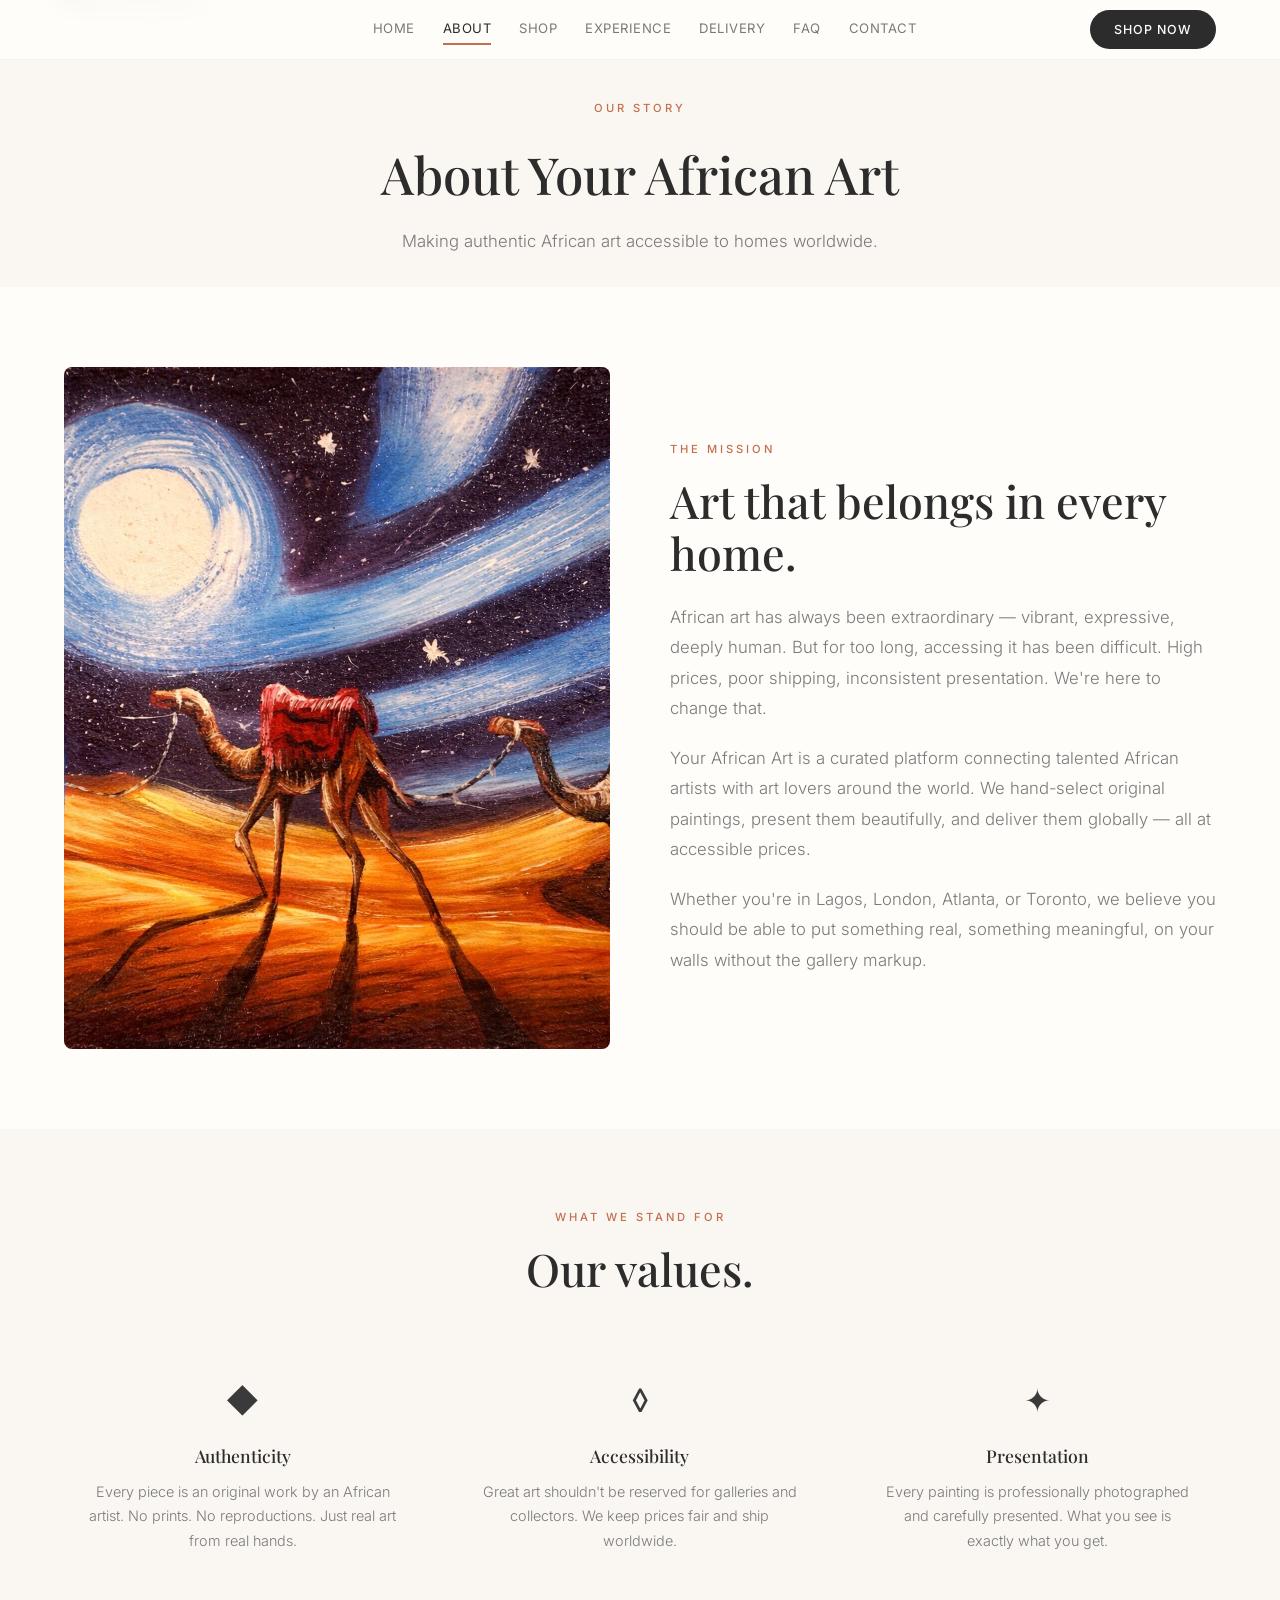
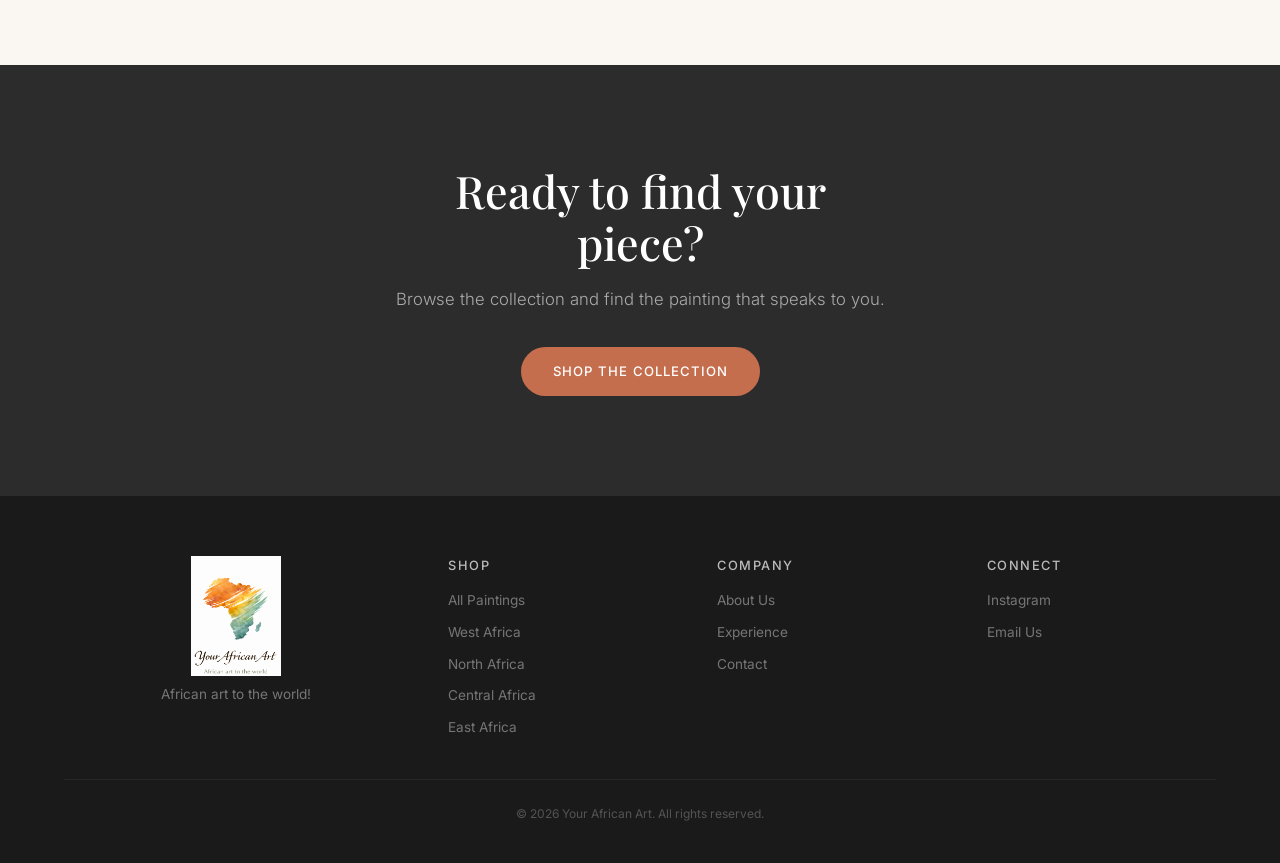
==== commit 4be21460: "Add files via upload" ====
--- a/about.html
+++ b/about.html
@@ -22,7 +22,7 @@
 <!-- NAV -->
 <nav id="mainNav">
   <div class="nav-inner">
-    <a href="index.html" class="nav-logo-link"><img src="images/logo.png" alt="Your African Art" class="nav-logo"></a>
+    <a href="index.html" class="nav-logo-link"><img src="images/logo-clear.png" alt="Your African Art" class="nav-logo"></a>
     <div class="nav-links">
       <a href="index.html">Home</a>
       <a href="about.html" class="active">About</a>
